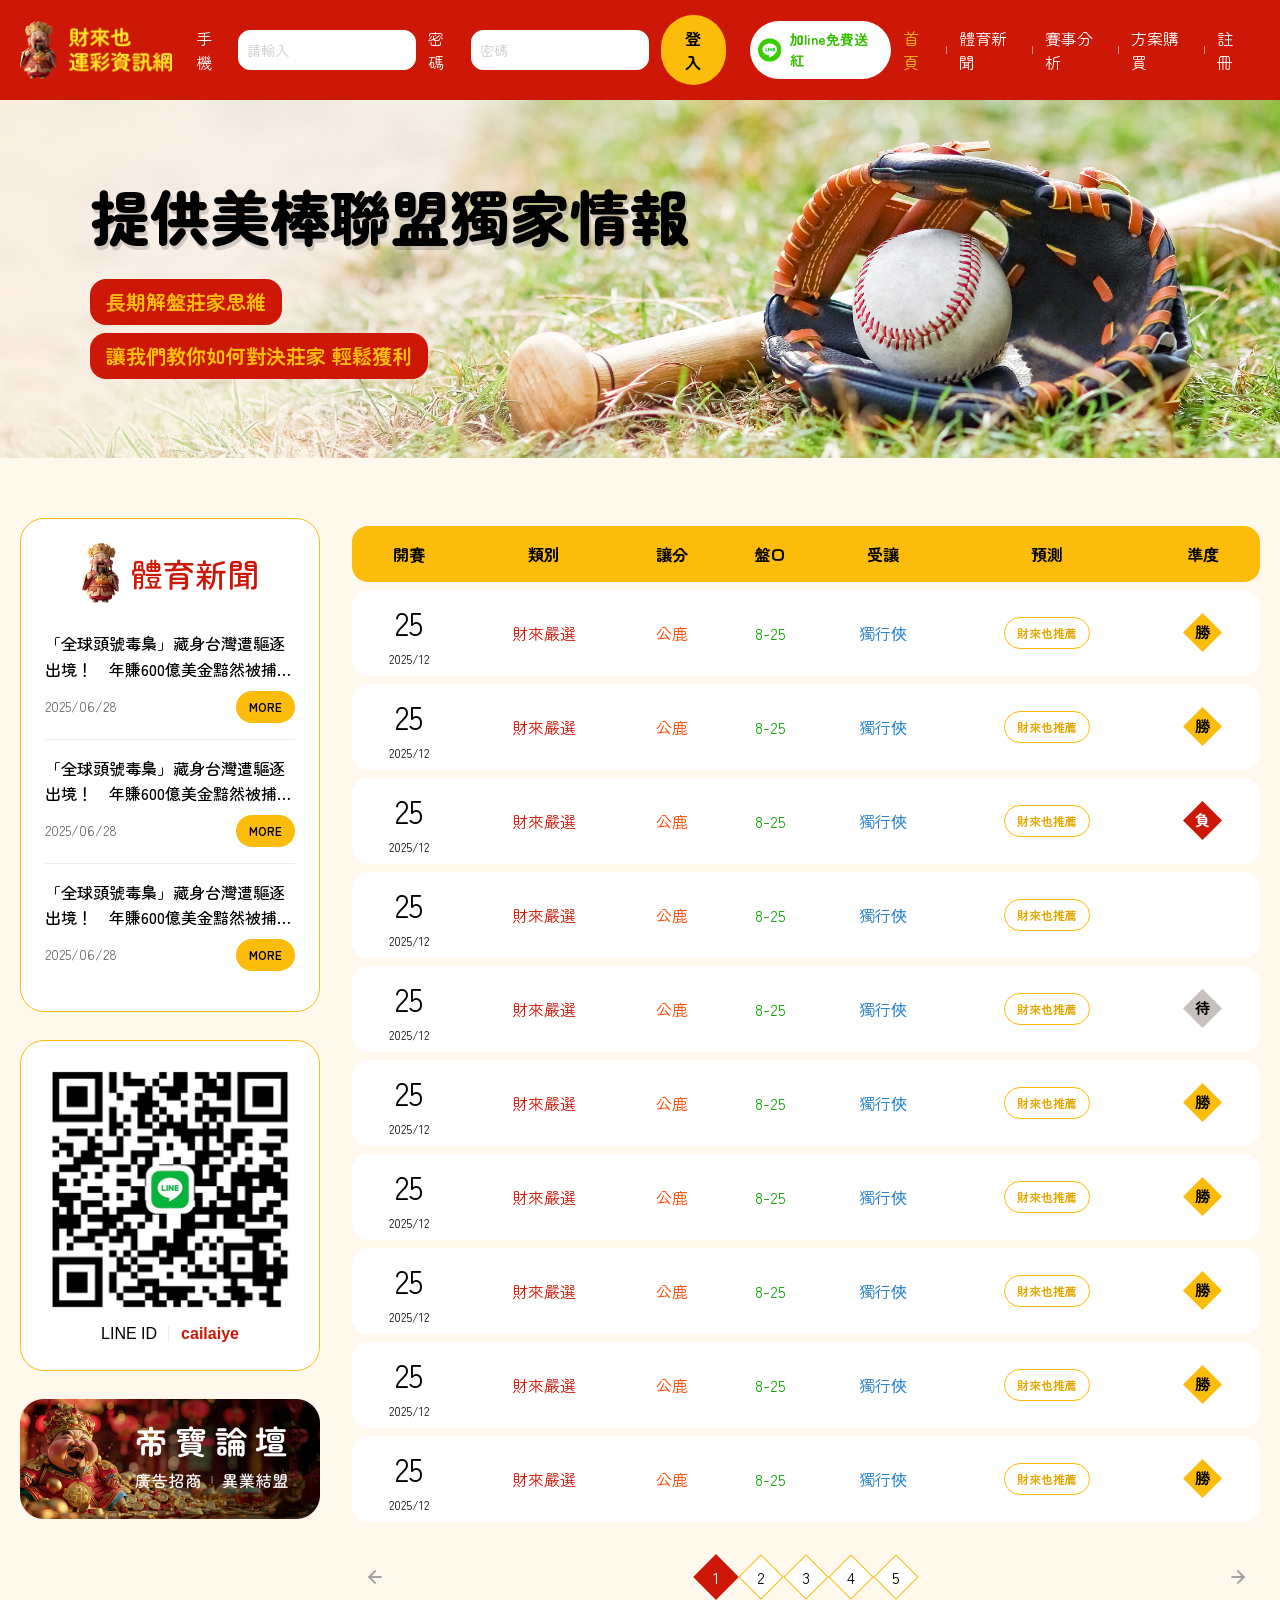
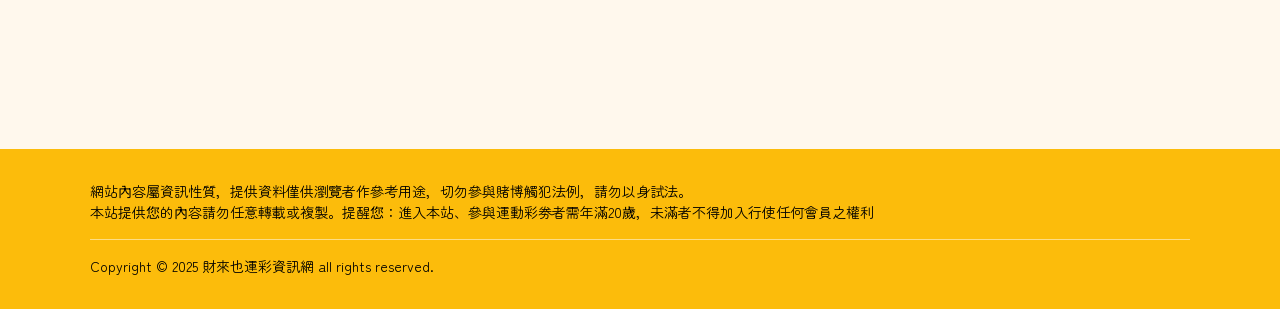
==== index.html @ c24cf6cf "finish" ====
<!DOCTYPE html>
<html lang="en">
  <head>
    <meta charset="UTF-8" />
    <meta name="viewport" content="width=device-width, initial-scale=1.0" />
    <title>財來也運彩資訊網</title>
    <link rel="icon" type="image/x-icon" href="./favicon.ico" />
    <link rel="preconnect" href="https://fonts.googleapis.com" />
    <link rel="preconnect" href="https://fonts.gstatic.com" crossorigin />
    <link
      href="https://fonts.googleapis.com/css2?family=Noto+Sans+TC:wght@100..900&family=Zen+Maru+Gothic&display=swap"
      rel="stylesheet"
    />
    <link rel="stylesheet" href="./public/css/bootstrap/bootstrap.css" />
    <link rel="stylesheet" href="./public/css/aos/aos.css" />
    <link rel="stylesheet" href="./public/css/swiper/swiper-bundle.min.css" />
    <link rel="stylesheet" href="./public/css/style.css" />
  </head>
  <body>
    <header class="header">
      <div
        class="header_right d-flex align-items-center justify-content-xl-start justify-content-between gap-lg-4 gap-2"
      >
        <a href="./index.html" class="header_logo"
          ><img src="./public/img/logo.png" alt=""
        /></a>
        <form class="header_login d-xl-flex d-none">
          <div class="input-item">
            <label for="">手機</label>
            <input class="input-item_main" type="number" placeholder="請輸入" />
          </div>
          <div class="input-item">
            <label for="">密碼</label>
            <input class="input-item_main" type="password" placeholder="密碼" />
          </div>
          <button class="btn">登入</button>
        </form>
        <a
          class="header_line"
          data-bs-toggle="modal"
          data-bs-target="#modal-qrcode"
        >
          <svg
            width="24"
            height="24"
            viewBox="0 0 24 24"
            fill="none"
            xmlns="http://www.w3.org/2000/svg"
          >
            <g clip-path="url(#clip0_36_3051)">
              <path
                class="line-bg"
                d="M12 24C18.6274 24 24 18.6274 24 12C24 5.37258 18.6274 0 12 0C5.37258 0 0 5.37258 0 12C0 18.6274 5.37258 24 12 24Z"
                fill="#39CD00"
              />
              <path
                class="line-main"
                d="M19.5 11.7273C19.4893 11.8797 19.4698 12.0313 19.4414 12.1814C19.3465 12.7561 19.1522 13.3098 18.8673 13.8178C18.7309 14.0605 18.075 14.9823 17.8745 15.225C16.7659 16.56 14.9086 18.101 11.805 19.5996C11.7395 19.6312 11.6668 19.6448 11.5943 19.639C11.5218 19.6332 11.4522 19.6081 11.3926 19.5665C11.333 19.5248 11.2856 19.468 11.2553 19.4019C11.2249 19.3358 11.2128 19.2629 11.22 19.1905L11.3768 17.7819C11.3887 17.6741 11.3573 17.566 11.2895 17.4814C11.2218 17.3968 11.1232 17.3425 11.0155 17.3305C9.98295 17.2272 8.97718 16.9404 8.04545 16.4837C5.91818 15.4323 4.5 13.5546 4.5 11.415C4.5 8.1205 7.85727 5.45459 12 5.45459C14.0809 5.45459 15.9627 6.13641 17.3182 7.21777C18.5877 8.23368 19.4005 9.61232 19.4877 11.1423C19.5023 11.337 19.5064 11.5322 19.5 11.7273Z"
                fill="white"
              />
              <path
                class="line-bg"
                d="M9.93272 12.735C9.969 12.7705 9.99773 12.8129 10.0172 12.8598C10.0366 12.9067 10.0464 12.957 10.0459 13.0077C10.0461 13.0582 10.0363 13.1081 10.0171 13.1548C9.99795 13.2014 9.96976 13.2438 9.93416 13.2795C9.89856 13.3153 9.85626 13.3436 9.80968 13.363C9.7631 13.3823 9.71316 13.3923 9.66272 13.3923H8.12863C8.02676 13.3919 7.92915 13.3513 7.85712 13.2792C7.78508 13.2072 7.74445 13.1096 7.74409 13.0077V10.11C7.74375 10.0593 7.75359 10.009 7.77303 9.96215C7.79247 9.9153 7.82112 9.87284 7.85727 9.83726C7.91094 9.78342 7.97942 9.74676 8.05399 9.73195C8.12855 9.71714 8.20584 9.72484 8.27602 9.75408C8.34619 9.78332 8.40609 9.83278 8.44807 9.89616C8.49006 9.95953 8.51225 10.034 8.51181 10.11V12.6232H9.66272C9.71292 12.6228 9.76269 12.6325 9.80907 12.6517C9.85544 12.6709 9.89749 12.6992 9.93272 12.735Z"
                fill="#00C200"
              />
              <path
                class="line-bg"
                d="M11.1818 10.0268V13.0909C11.1814 13.1704 11.1497 13.2465 11.0935 13.3026C11.0373 13.3588 10.9612 13.3906 10.8818 13.3909H10.71C10.6304 13.3909 10.5541 13.3593 10.4978 13.303C10.4416 13.2468 10.41 13.1705 10.41 13.0909V10.0268C10.41 9.94725 10.4416 9.87095 10.4978 9.81469C10.5541 9.75843 10.6304 9.72682 10.71 9.72682H10.8777C10.9174 9.72646 10.9568 9.73394 10.9936 9.74884C11.0303 9.76374 11.0638 9.78576 11.0921 9.81364C11.1203 9.84151 11.1428 9.87469 11.1582 9.91128C11.1736 9.94786 11.1816 9.98713 11.1818 10.0268Z"
                fill="#00C200"
              />
              <path
                class="line-bg"
                d="M14.7436 10.11V12.9914C14.7437 13.095 14.7035 13.1947 14.6315 13.2692C14.5595 13.3438 14.4613 13.3874 14.3577 13.3909C14.2606 13.3894 14.1677 13.3514 14.0973 13.2846C14.0836 13.2737 13.5682 12.6028 13.1304 12.0382C12.8032 11.6169 12.5195 11.2487 12.5195 11.2487V13.0064C12.5198 13.0809 12.4983 13.1539 12.4578 13.2164C12.4172 13.2788 12.3593 13.3282 12.2911 13.3583C12.223 13.3883 12.1475 13.3979 12.074 13.3858C12.0005 13.3737 11.9321 13.3404 11.8773 13.29C11.8377 13.2542 11.806 13.2104 11.7844 13.1615C11.7628 13.1127 11.7517 13.0598 11.7518 13.0064V10.1264C11.7505 10.0252 11.7882 9.92728 11.8569 9.85295C11.9257 9.77861 12.0203 9.73348 12.1213 9.72686C12.1785 9.72592 12.2352 9.73767 12.2873 9.76125C12.3394 9.78482 12.3857 9.81965 12.4227 9.86322C12.4391 9.88231 13.2313 10.9132 13.6773 11.4996C13.8545 11.7287 13.9773 11.8896 13.9773 11.8896V10.1169C13.978 10.0155 14.0186 9.9184 14.0903 9.8467C14.162 9.77499 14.259 9.73439 14.3604 9.73368C14.4609 9.73366 14.5573 9.77309 14.629 9.84349C14.7007 9.91388 14.7418 10.0096 14.7436 10.11Z"
                fill="#00C200"
              />
              <path
                class="line-bg"
                d="M16.0909 11.9413V12.6231H17.2405C17.2928 12.62 17.3452 12.6276 17.3945 12.6455C17.4438 12.6634 17.4889 12.6911 17.527 12.7271C17.5652 12.763 17.5956 12.8064 17.6164 12.8546C17.6372 12.9027 17.6479 12.9546 17.6479 13.007C17.6479 13.0594 17.6372 13.1113 17.6164 13.1594C17.5956 13.2075 17.5652 13.2509 17.527 13.2869C17.4889 13.3228 17.4438 13.3506 17.3945 13.3685C17.3452 13.3864 17.2928 13.394 17.2405 13.3908H15.7023C15.6005 13.3905 15.5031 13.3498 15.4312 13.2777C15.3594 13.2057 15.3191 13.1081 15.3191 13.0063V10.1099C15.3195 10.0084 15.3599 9.91117 15.4317 9.83938C15.5035 9.7676 15.6008 9.72712 15.7023 9.72676H17.2364C17.2887 9.72364 17.3411 9.73125 17.3904 9.74913C17.4397 9.76701 17.4848 9.79478 17.523 9.83073C17.5611 9.86668 17.5915 9.91005 17.6123 9.95819C17.6331 10.0063 17.6438 10.0582 17.6438 10.1106C17.6438 10.163 17.6331 10.2149 17.6123 10.2631C17.5915 10.3112 17.5611 10.3546 17.523 10.3905C17.4848 10.4265 17.4397 10.4542 17.3904 10.4721C17.3411 10.49 17.2887 10.4976 17.2364 10.4945H16.0909V11.1763H17.2405C17.3421 11.1763 17.4395 11.2167 17.5114 11.2885C17.5833 11.3604 17.6236 11.4579 17.6236 11.5595C17.6236 11.6611 17.5833 11.7586 17.5114 11.8304C17.4395 11.9023 17.3421 11.9427 17.2405 11.9427L16.0909 11.9413Z"
                fill="#00C200"
              />
            </g>
            <defs>
              <clipPath id="clip0_36_3051">
                <rect width="24" height="24" fill="white" />
              </clipPath>
            </defs>
          </svg>
          <span class="header_line_text">加line免費送紅</span>
        </a>
      </div>
      <nav class="header_nav">
        <ul>
          <li>
            <a href="./index.html" class="header_nav_item active">
              <img class="header_icon" src="./public/img/home.png" alt="" />
              <span class="header_nav_text">首頁</span>
            </a>
          </li>
          <li>
            <a href="./news.html" class="header_nav_item">
              <img class="header_icon" src="./public/img/news.png" alt="" />
              <span class="header_nav_text">體育新聞</span>
            </a>
          </li>
          <li>
            <a href="./competition.html" class="header_nav_item">
              <img class="header_icon" src="./public/img/analyse.png" alt="" />
              <span class="header_nav_text">賽事分析</span>
            </a>
          </li>
          <li>
            <a href="./buy.html" class="header_nav_item">
              <img class="header_icon" src="./public/img/cart.png" alt="" />
              <span class="header_nav_text">方案購買</span>
            </a>
          </li>
          <li>
            <a
              data-bs-toggle="modal"
              data-bs-target="#modal-login"
              class="header_nav_item"
            >
              <img class="header_icon" src="./public/img/account.png" alt="" />
              <span class="header_nav_text"
                ><span class="d-lg-none">登入/</span>註冊</span
              >
            </a>
          </li>
        </ul>
      </nav>
    </header>

    <main>
      <div class="banner">
        <div class="swiper-container banner_pic">
          <div class="swiper-wrapper">
            <div class="swiper-slide">
              <div class="banner_pic_item">
                <img
                  class="d-md-block d-none"
                  src="./public/img/banner-1.png"
                  alt=""
                />
                <img
                  class="d-md-none"
                  src="./public/img/banner-1-m.png"
                  alt=""
                />
                <div class="banner_text_item">
                  <div class="container">
                    <h1 class="banner_text_title">
                      提供高勝率<br />美籃賽事分析
                    </h1>
                    <div class="banner_text_content">
                      <p>整合眾多美金盤口數據 強大操盤團隊解析</p>
                      <p>給您最適合投資的運動賽事</p>
                    </div>
                  </div>
                </div>
              </div>
            </div>
            <div class="swiper-slide">
              <div class="banner_pic_item">
                <img
                  class="d-md-block d-none"
                  src="./public/img/banner-2.png"
                  alt=""
                />
                <img
                  class="d-md-none"
                  src="./public/img/banner-2-m.png"
                  alt=""
                />
                <div class="banner_text_item">
                  <div class="container">
                    <h1 class="banner_text_title">
                      提供美棒聯盟<br />獨家情報
                    </h1>
                    <div class="banner_text_content">
                      <p>長期解盤莊家思維</p>
                      <p>讓我們教你如何對決莊家 輕鬆獲利</p>
                    </div>
                  </div>
                </div>
              </div>
            </div>
            <div class="swiper-slide">
              <div class="banner_pic_item bg-dark">
                <img
                  class="d-md-block d-none"
                  src="./public/img/banner-3.png"
                  alt=""
                />
                <img
                  class="d-md-none"
                  src="./public/img/banner-3-m.png"
                  alt=""
                />
                <div class="banner_text_item">
                  <div class="container">
                    <h1 class="banner_text_title">
                      提供各項冰球<br />精華賽事分析
                    </h1>
                    <div class="banner_text_content">
                      <p>投資不要只看獲利 還要看他能維持多久</p>
                      <p>投資不是賭博 相信財來也 錢財也就來</p>
                    </div>
                  </div>
                </div>
              </div>
            </div>
          </div>
        </div>
      </div>

      <div class="d-flex flex-wrap mainContent">
        <div class="sidebar">
          <div class="row">
            <div class="col-lg-12 col-md-8">
              <div class="sidebar_item sidebar_news section">
                <div class="sidebar_news_title">
                  <img src="./public/img/masco.png" alt="" />
                  <h2>體育新聞</h2>
                </div>
                <div class="sidebar_news_main">
                  <div class="sidebar_news_item">
                    <h3 class="news-title">
                      「全球頭號毒梟」藏身台灣遭驅逐出境！　年賺600億美金黯然被捕
                      原文網址: 「全球頭號毒梟」藏身台...
                    </h3>
                    <div class="news-info">
                      <p class="news-info_date">2025/06/28</p>
                      <a href="./news-detail.html" class="btn">MORE</a>
                    </div>
                  </div>
                  <div class="sidebar_news_item">
                    <h3 class="news-title">
                      「全球頭號毒梟」藏身台灣遭驅逐出境！　年賺600億美金黯然被捕
                      原文網址: 「全球頭號毒梟」藏身台...
                    </h3>
                    <div class="news-info">
                      <p class="news-info_date">2025/06/28</p>
                      <a href="./news-detail.html" class="btn">MORE</a>
                    </div>
                  </div>
                  <div class="sidebar_news_item">
                    <h3 class="news-title">
                      「全球頭號毒梟」藏身台灣遭驅逐出境！　年賺600億美金黯然被捕
                      原文網址: 「全球頭號毒梟」藏身台...
                    </h3>
                    <div class="news-info">
                      <p class="news-info_date">2025/06/28</p>
                      <a href="./news-detail.html" class="btn">MORE</a>
                    </div>
                  </div>
                </div>
              </div>
            </div>
            <div class="col-lg-12 col-md-4">
              <div class="sidebar_item sidebar_qrcode section">
                <img src="./public/img/qrcode.png" alt="" />
                <div class="qrcode-text">
                  <p class="qrcode-text_title">LINE ID</p>
                  <p class="qrcode-text_content">cailaiye</p>
                </div>
              </div>
              <a class="sidebar_ad">
                <img src="./public/img/ad.png" alt="" />
              </a>
            </div>
          </div>
        </div>
        <div class="mainbar">
          <div class="analyze section">
            <table class="table-common">
              <tr>
                <th class="table_date">開賽</th>
                <th class="table_category">類別</th>
                <th class="table_give">讓分</th>
                <th class="table_lines">盤口</th>
                <th class="table_get">受讓</th>
                <th class="table_recommend">預測</th>
                <th class="table_result">準度</th>
              </tr>
              <tr>
                <td class="table_date">
                  <div class="table_date_inner">
                    <p class="table_date_big">25</p>
                    <p class="table_date_small">2025/12</p>
                  </div>
                </td>
                <td class="table_category">財來嚴選</td>
                <td class="table_give">公鹿</td>
                <td class="table_lines">8-25</td>
                <td class="table_get">獨行俠</td>
                <td class="table_recommend">
                  <button
                    class="btn-border"
                    data-bs-toggle="modal"
                    data-bs-target="#modal-login"
                  >
                    財來也推薦
                  </button>
                </td>
                <td class="table_result">
                  <img src="./public/img/win.svg" alt="" />
                </td>
              </tr>
              <tr>
                <td class="table_date">
                  <div class="table_date_inner">
                    <p class="table_date_big">25</p>
                    <p class="table_date_small">2025/12</p>
                  </div>
                </td>
                <td class="table_category">財來嚴選</td>
                <td class="table_give">公鹿</td>
                <td class="table_lines">8-25</td>
                <td class="table_get">獨行俠</td>
                <td class="table_recommend">
                  <button
                    class="btn-border"
                    data-bs-toggle="modal"
                    data-bs-target="#modal-login"
                  >
                    財來也推薦
                  </button>
                </td>
                <td class="table_result">
                  <img src="./public/img/win.svg" alt="" />
                </td>
              </tr>
              <tr>
                <td class="table_date">
                  <div class="table_date_inner">
                    <p class="table_date_big">25</p>
                    <p class="table_date_small">2025/12</p>
                  </div>
                </td>
                <td class="table_category">財來嚴選</td>
                <td class="table_give">公鹿</td>
                <td class="table_lines">8-25</td>
                <td class="table_get">獨行俠</td>
                <td class="table_recommend">
                  <button
                    class="btn-border"
                    data-bs-toggle="modal"
                    data-bs-target="#modal-login"
                  >
                    財來也推薦
                  </button>
                </td>
                <td class="table_result">
                  <img src="./public/img/lose.svg" alt="" />
                </td>
              </tr>
              <tr>
                <td class="table_date">
                  <div class="table_date_inner">
                    <p class="table_date_big">25</p>
                    <p class="table_date_small">2025/12</p>
                  </div>
                </td>
                <td class="table_category">財來嚴選</td>
                <td class="table_give">公鹿</td>
                <td class="table_lines">8-25</td>
                <td class="table_get">獨行俠</td>
                <td class="table_recommend">
                  <button
                    class="btn-border"
                    data-bs-toggle="modal"
                    data-bs-target="#modal-login"
                  >
                    財來也推薦
                  </button>
                </td>
                <td class="table_result">
                  <img src="./public/img/draw.svg" alt="" />
                </td>
              </tr>
              <tr>
                <td class="table_date">
                  <div class="table_date_inner">
                    <p class="table_date_big">25</p>
                    <p class="table_date_small">2025/12</p>
                  </div>
                </td>
                <td class="table_category">財來嚴選</td>
                <td class="table_give">公鹿</td>
                <td class="table_lines">8-25</td>
                <td class="table_get">獨行俠</td>
                <td class="table_recommend">
                  <button
                    class="btn-border"
                    data-bs-toggle="modal"
                    data-bs-target="#modal-login"
                  >
                    財來也推薦
                  </button>
                </td>
                <td class="table_result">
                  <img src="./public/img/wait.svg" alt="" />
                </td>
              </tr>
              <tr>
                <td class="table_date">
                  <div class="table_date_inner">
                    <p class="table_date_big">25</p>
                    <p class="table_date_small">2025/12</p>
                  </div>
                </td>
                <td class="table_category">財來嚴選</td>
                <td class="table_give">公鹿</td>
                <td class="table_lines">8-25</td>
                <td class="table_get">獨行俠</td>
                <td class="table_recommend">
                  <button
                    class="btn-border"
                    data-bs-toggle="modal"
                    data-bs-target="#modal-login"
                  >
                    財來也推薦
                  </button>
                </td>
                <td class="table_result">
                  <img src="./public/img/win.svg" alt="" />
                </td>
              </tr>
              <tr>
                <td class="table_date">
                  <div class="table_date_inner">
                    <p class="table_date_big">25</p>
                    <p class="table_date_small">2025/12</p>
                  </div>
                </td>
                <td class="table_category">財來嚴選</td>
                <td class="table_give">公鹿</td>
                <td class="table_lines">8-25</td>
                <td class="table_get">獨行俠</td>
                <td class="table_recommend">
                  <button
                    class="btn-border"
                    data-bs-toggle="modal"
                    data-bs-target="#modal-login"
                  >
                    財來也推薦
                  </button>
                </td>
                <td class="table_result">
                  <img src="./public/img/win.svg" alt="" />
                </td>
              </tr>
              <tr>
                <td class="table_date">
                  <div class="table_date_inner">
                    <p class="table_date_big">25</p>
                    <p class="table_date_small">2025/12</p>
                  </div>
                </td>
                <td class="table_category">財來嚴選</td>
                <td class="table_give">公鹿</td>
                <td class="table_lines">8-25</td>
                <td class="table_get">獨行俠</td>
                <td class="table_recommend">
                  <button
                    class="btn-border"
                    data-bs-toggle="modal"
                    data-bs-target="#modal-login"
                  >
                    財來也推薦
                  </button>
                </td>
                <td class="table_result">
                  <img src="./public/img/win.svg" alt="" />
                </td>
              </tr>
              <tr>
                <td class="table_date">
                  <div class="table_date_inner">
                    <p class="table_date_big">25</p>
                    <p class="table_date_small">2025/12</p>
                  </div>
                </td>
                <td class="table_category">財來嚴選</td>
                <td class="table_give">公鹿</td>
                <td class="table_lines">8-25</td>
                <td class="table_get">獨行俠</td>
                <td class="table_recommend">
                  <button
                    class="btn-border"
                    data-bs-toggle="modal"
                    data-bs-target="#modal-login"
                  >
                    財來也推薦
                  </button>
                </td>
                <td class="table_result">
                  <img src="./public/img/win.svg" alt="" />
                </td>
              </tr>
              <tr>
                <td class="table_date">
                  <div class="table_date_inner">
                    <p class="table_date_big">25</p>
                    <p class="table_date_small">2025/12</p>
                  </div>
                </td>
                <td class="table_category">財來嚴選</td>
                <td class="table_give">公鹿</td>
                <td class="table_lines">8-25</td>
                <td class="table_get">獨行俠</td>
                <td class="table_recommend">
                  <button
                    class="btn-border"
                    data-bs-toggle="modal"
                    data-bs-target="#modal-login"
                  >
                    財來也推薦
                  </button>
                </td>
                <td class="table_result">
                  <img src="./public/img/win.svg" alt="" />
                </td>
              </tr>
            </table>
            <div class="pagination">
              <a href="" class="pagination_arrow">
                <svg
                  width="20"
                  height="20"
                  viewBox="0 0 20 20"
                  fill="none"
                  xmlns="http://www.w3.org/2000/svg"
                >
                  <path
                    d="M15.8334 10H4.16669"
                    stroke="#AE101E"
                    stroke-linecap="round"
                    stroke-linejoin="round"
                  />
                  <path
                    d="M10 15.8333L4.16669 9.99996L10 4.16663"
                    stroke="#AE101E"
                    stroke-linecap="round"
                    stroke-linejoin="round"
                  />
                </svg>
              </a>
              <ul>
                <li>
                  <a href="" class="active"><span>1</span></a>
                </li>
                <li>
                  <a href=""><span>2</span></a>
                </li>
                <li>
                  <a href=""><span>3</span></a>
                </li>
                <li>
                  <a href=""><span>4</span></a>
                </li>
                <li>
                  <a href=""><span>5</span></a>
                </li>
              </ul>
              <a href="" class="pagination_arrow">
                <svg
                  width="20"
                  height="20"
                  viewBox="0 0 20 20"
                  fill="none"
                  xmlns="http://www.w3.org/2000/svg"
                >
                  <path
                    d="M4.16671 10H15.8334"
                    stroke="#AE101E"
                    stroke-linecap="round"
                    stroke-linejoin="round"
                  />
                  <path
                    d="M10 15.8333L15.8334 9.99996L10 4.16663"
                    stroke="#AE101E"
                    stroke-linecap="round"
                    stroke-linejoin="round"
                  />
                </svg>
              </a>
            </div>
          </div>
        </div>
      </div>
      <footer class="footer">
        <div class="container">
          <p>
            網站內容屬資訊性質，提供資料僅供瀏覽者作參考用途，切勿參與賭博觸犯法例，請勿以身試法。<br />
            本站提供您的內容請勿任意轉載或複製。提醒您：進入本站、參與運動彩劵者需年滿20歲，未滿者不得加入行使任何會員之權利
          </p>
          <hr />
          <p>Copyright © 2025 財來也運彩資訊網 all rights reserved.</p>
        </div>
      </footer>
    </main>

    <div
      class="modal fade modal-member"
      id="modal-login"
      tabindex="-1"
      aria-labelledby="modal-loginLabel"
      aria-hidden="true"
    >
      <div class="modal-dialog">
        <div class="modal-content">
          <div class="modal-head">
            <h3 class="modal_title">會員登入</h3>
            <button class="modal-member_x" data-bs-dismiss="modal">
              <svg
                width="24"
                height="24"
                viewBox="0 0 24 24"
                fill="none"
                xmlns="http://www.w3.org/2000/svg"
              >
                <path
                  d="M18 6L6 18"
                  stroke="white"
                  stroke-width="2"
                  stroke-linecap="round"
                  stroke-linejoin="round"
                />
                <path
                  d="M6 6L18 18"
                  stroke="white"
                  stroke-width="2"
                  stroke-linecap="round"
                  stroke-linejoin="round"
                />
              </svg>
            </button>
          </div>
          <div class="modal-body">
            <div>
              <div class="input-item">
                <label for="">手機</label>
                <input
                  class="input-item_main"
                  type="number"
                  placeholder="手機"
                />
              </div>
              <div class="input-item">
                <label for="">密碼</label>
                <input
                  class="input-item_main"
                  type="password"
                  placeholder="密碼"
                />
              </div>
            </div>
            <div class="modal-member_btns">
              <a href="./signup.html" class="btn-signup">註冊</a>
              <button class="btn">登入</button>
            </div>
          </div>
        </div>
      </div>
    </div>

    <div
      class="modal fade modal-qrcode"
      id="modal-qrcode"
      tabindex="-1"
      aria-labelledby="modal-qrcodeLabel"
      aria-hidden="true"
    >
      <div class="modal-dialog">
        <div class="modal-content">
          <button class="modal-member_x" data-bs-dismiss="modal">
            <svg
              width="24"
              height="24"
              viewBox="0 0 24 24"
              fill="none"
              xmlns="http://www.w3.org/2000/svg"
            >
              <path
                d="M18 6L6 18"
                stroke="white"
                stroke-width="2"
                stroke-linecap="round"
                stroke-linejoin="round"
              />
              <path
                d="M6 6L18 18"
                stroke="white"
                stroke-width="2"
                stroke-linecap="round"
                stroke-linejoin="round"
              />
            </svg>
          </button>
          <img src="./public/img/qrcode.webp" alt="" />
          <div class="qrcode-text">
            <p class="qrcode-text_title">LINE ID</p>
            <p class="qrcode-text_content">cailaiye</p>
          </div>
        </div>
      </div>
    </div>

    <script src="./public/js/jquery/jquery.min.js"></script>
    <script src="./public/js/bootstrap/bootstrap.bundle.min.js"></script>
    <script src="./public/js/aos/aos.js"></script>
    <script src="./public/js/swiper/swiper-bundle.min.js"></script>
    <script src="./public/js/common.js"></script>
  </body>
</html>
---- public/css/style.css ----
@import url("https://fonts.googleapis.com/css2?family=Noto+Sans+TC:wght@100..900&family=Zen+Maru+Gothic&display=swap");
body {
  font-family: "Zen Maru Gothic", "noto sans TC", serif;
  background: #fff8ed;
  min-height: 100vh;
  color: #000000;
}

ul {
  padding: 0;
  margin: 0;
  list-style: none;
}

a {
  text-decoration: none;
  color: #000000;
  -webkit-transition: 0.3s;
  transition: 0.3s;
  cursor: pointer;
}

a:hover {
  color: #000000;
}

input::-webkit-outer-spin-button,
input::-webkit-inner-spin-button {
  -webkit-appearance: none;
}

input[type="number"] {
  -moz-appearance: textfield;
}

input,
button,
select {
  background-color: transparent;
  border: 0;
  outline: none;
  color: #000000;
}

button {
  -webkit-transition: 0.3s;
  transition: 0.3s;
  cursor: pointer;
  padding: 0;
}

img {
  max-width: 100%;
  display: block;
}

.container {
  padding-left: 20px;
  padding-right: 20px;
}

.header {
  width: 100%;
  height: 100px;
  position: fixed;
  top: 0;
  left: 0;
  display: -webkit-box;
  display: -ms-flexbox;
  display: flex;
  -webkit-box-align: center;
      -ms-flex-align: center;
          align-items: center;
  -webkit-box-pack: justify;
      -ms-flex-pack: justify;
          justify-content: space-between;
  z-index: 100;
  padding: 0 40px;
  -webkit-transition: 0.3s;
  transition: 0.3s;
  background-color: #cd1707;
}

.header_logo {
  display: block;
  width: 155px;
}

.header_logo > img {
  width: 100%;
}

.header_nav {
  height: 100%;
}

.header_nav ul {
  display: -webkit-box;
  display: -ms-flexbox;
  display: flex;
  -webkit-box-align: center;
      -ms-flex-align: center;
          align-items: center;
  -webkit-box-pack: center;
      -ms-flex-pack: center;
          justify-content: center;
  height: 100%;
}

.header_nav ul li {
  height: 100%;
  padding: 0 12px;
  position: relative;
}

.header_nav ul li::after {
  position: absolute;
  content: "";
  width: 1px;
  height: 8px;
  background-color: rgba(255, 255, 255, 0.53);
  top: 50%;
  right: 0;
  -webkit-transform: translateY(-50%);
          transform: translateY(-50%);
}

.header_nav ul li:last-child::after {
  display: none;
}

.header_nav ul li a:hover {
  opacity: 0.7;
}

.header_nav_text {
  display: block;
  -webkit-transition: 0.3s;
  transition: 0.3s;
  color: #ffffff;
}

.header_nav_item {
  display: -webkit-box;
  display: -ms-flexbox;
  display: flex;
  -webkit-box-align: center;
      -ms-flex-align: center;
          align-items: center;
  -webkit-box-pack: center;
      -ms-flex-pack: center;
          justify-content: center;
  -webkit-box-orient: vertical;
  -webkit-box-direction: normal;
      -ms-flex-direction: column;
          flex-direction: column;
  position: relative;
  z-index: 0;
  height: 100%;
  gap: 5px;
  cursor: pointer;
}

.header_nav_item.active .header_nav_text {
  color: #fcbc0b;
}

.header_nav_item:not(.active):hover .header_nav_text {
  color: #ffffff;
}

.header_icon {
  width: 28px;
  display: none;
}

.header_greet {
  color: #ffffff;
  font-weight: 700;
  font-size: 20px;
  margin: 0;
}

.header_greet a {
  text-decoration: underline !important;
  color: #ffffff;
}

.header_line {
  display: -webkit-box;
  display: -ms-flexbox;
  display: flex;
  -webkit-box-align: center;
      -ms-flex-align: center;
          align-items: center;
  padding: 8px 12px 8px 8px;
  background-color: #ffffff;
  border-radius: 100px;
  gap: 8px;
}

.header_line svg {
  width: 24px;
  height: 24px;
}

.header_line svg path {
  -webkit-transition: 0.3s;
  transition: 0.3s;
}

.header_line_text {
  display: block;
  color: #35c000;
  font-size: 14px;
  font-weight: 700;
  -webkit-transition: 0.3s;
  transition: 0.3s;
}

.header_line:hover {
  background-color: #35c000;
}

.header_line:hover svg path.line-bg {
  fill: #ffffff;
}

.header_line:hover svg path.line-main {
  fill: #35c000;
}

.header_line:hover .header_line_text {
  color: #ffffff;
}

.header_login {
  display: -webkit-box;
  display: -ms-flexbox;
  display: flex;
  -webkit-box-align: center;
      -ms-flex-align: center;
          align-items: center;
  gap: 12px;
}

.header_login .input-item label {
  color: #ffffff;
}

.header_login .input-item_main {
  background-color: #ffffff;
  border-color: #ffffff;
}

@media screen and (max-width: 1399px) {
  .header {
    padding: 0 20px;
  }
}

@media screen and (max-width: 1199px) {
  .header {
    -webkit-box-orient: vertical;
    -webkit-box-direction: normal;
        -ms-flex-direction: column;
            flex-direction: column;
    gap: 8px;
    -webkit-box-align: end;
        -ms-flex-align: end;
            align-items: flex-end;
    height: 70px;
  }
  .header_right {
    width: 100%;
    height: 100%;
  }
  .header_logo {
    width: 110px;
  }
  .header_nav {
    position: fixed;
    width: 100%;
    height: 70px;
    background: #cd1707;
    bottom: 0;
    right: 0;
    z-index: 5;
    -webkit-transition: 0.3s;
    transition: 0.3s;
  }
  .header_nav ul {
    height: 100%;
    width: 100%;
    padding: 0;
    display: -webkit-box;
    display: -ms-flexbox;
    display: flex;
  }
  .header_nav ul li {
    height: 100%;
    width: 20%;
    margin: 0;
  }
  .header_nav ul li::after {
    display: none;
  }
  .header_nav ul a {
    -webkit-box-orient: vertical;
    -webkit-box-direction: normal;
        -ms-flex-direction: column;
            flex-direction: column;
    -webkit-box-align: center;
        -ms-flex-align: center;
            align-items: center;
    -webkit-box-pack: center;
        -ms-flex-pack: center;
            justify-content: center;
    padding: 0;
    gap: 4px;
    opacity: 0.6;
  }
  .header_nav ul a span {
    font-size: 12px;
  }
  .header_nav ul a::after {
    display: none;
  }
  .header_nav ul a.active {
    opacity: 1;
  }
  .header_nav_item.active .header_icon path {
    fill: #fcbc0b;
  }
  .header_icon {
    display: block;
  }
  .header.scroll {
    background-color: rgba(8, 27, 78, 0.8);
    -webkit-backdrop-filter: inherit;
            backdrop-filter: inherit;
  }
  .header_greet {
    font-size: 12px;
    font-weight: normal;
    text-align: center;
  }
}

@media screen and (max-width: 575px) {
  .header_line_text {
    font-size: 12px;
  }
}

main {
  overflow: hidden;
  padding-top: 100px;
}

@media screen and (max-width: 1199px) {
  main {
    padding-bottom: 70px;
    padding-top: 70px;
  }
}

.mainContent {
  padding: 60px 55px 150px;
}

@media screen and (max-width: 1300px) {
  .mainContent {
    padding-left: 20px;
    padding-right: 20px;
  }
}

.btn {
  padding: 10px 16px;
  border-radius: 100px;
  font-weight: 700;
  color: #000000;
  background-color: #fcbc0b;
}

.btn:hover {
  background-color: #cd1707;
  color: #ffffff;
}

.btn-border {
  border: 1px solid #fcbc0b;
  color: #e3a700;
  font-size: 12px;
  padding: 6px 12px;
  border-radius: 100px;
  font-weight: 700;
}

.btn-border:hover {
  background-color: #fcbc0b;
  color: #ffffff;
}

.btn-hasicon {
  display: -webkit-box;
  display: -ms-flexbox;
  display: flex;
  -webkit-box-align: center;
      -ms-flex-align: center;
          align-items: center;
  gap: 10px;
  width: -webkit-fit-content;
  width: -moz-fit-content;
  width: fit-content;
}

.btn-hasicon svg path {
  stroke: #000000;
  -webkit-transition: 0.3s;
  transition: 0.3s;
}

.btn-hasicon:hover svg path {
  stroke: #ffffff;
}

@media screen and (max-width: 575px) {
  .btn-hasicon {
    width: 40px;
    height: 40px;
    -webkit-box-pack: center;
        -ms-flex-pack: center;
            justify-content: center;
    padding: 0;
  }
  .btn-hasicon span {
    display: none;
  }
}

.input-item {
  display: -webkit-box;
  display: -ms-flexbox;
  display: flex;
  -webkit-box-align: center;
      -ms-flex-align: center;
          align-items: center;
  gap: 16px;
}

.input-item > label {
  color: #000000;
  margin: 0;
  display: block;
}

.input-item_main {
  height: 40px;
  padding: 0 8px;
  font-size: 14px;
  border-radius: 12px;
  border: 1px solid #fcbc0b;
}

.input-item_main::-webkit-input-placeholder {
  color: #cdcdcd;
}

.input-item_main:-ms-input-placeholder {
  color: #cdcdcd;
}

.input-item_main::-ms-input-placeholder {
  color: #cdcdcd;
}

.input-item_main::placeholder {
  color: #cdcdcd;
}

.title {
  margin-bottom: 20px;
  display: -webkit-box;
  display: -ms-flexbox;
  display: flex;
  -webkit-box-align: center;
      -ms-flex-align: center;
          align-items: center;
  gap: 12px;
}

.title > img {
  width: 50px;
}

.title > h2 {
  font-size: 40px;
  font-weight: 700;
  color: #cd1707;
  margin: 0;
}

@media screen and (max-width: 991px) {
  .title {
    font-size: 28px;
  }
}

.inner-head {
  display: -webkit-box;
  display: -ms-flexbox;
  display: flex;
  -webkit-box-align: center;
      -ms-flex-align: center;
          align-items: center;
  -webkit-box-pack: justify;
      -ms-flex-pack: justify;
          justify-content: space-between;
  margin-bottom: 20px;
}

.inner-head .title {
  margin: 0;
}

.sidebar {
  width: 300px;
}

.sidebar_item {
  margin-bottom: 28px;
  background-color: #ffffff;
  padding: 24px;
  border-radius: 24px;
  border: 1px solid #fcbc0b;
}

.sidebar_qrcode img {
  margin-bottom: 8px;
}

.sidebar_qrcode p {
  margin-bottom: 0;
  font-family: "Mukta", sans-serif;
}

.sidebar_ad {
  width: 100%;
  border-radius: 12px;
  display: block;
}

.sidebar_news_title {
  display: -webkit-box;
  display: -ms-flexbox;
  display: flex;
  -webkit-box-align: center;
      -ms-flex-align: center;
          align-items: center;
  -webkit-box-pack: center;
      -ms-flex-pack: center;
          justify-content: center;
  margin-bottom: 12px;
  gap: 12px;
}

.sidebar_news_title > img {
  width: 37px;
}

.sidebar_news_title > h2 {
  font-size: 32px;
  margin: 0;
  color: #cd1707;
}

.sidebar_news_item {
  display: block;
  -webkit-transition: 0.3s;
  transition: 0.3s;
  padding: 16px 0;
  border-bottom: 1px solid #ececec;
}

.sidebar_news_item:last-child {
  border: 0;
}

@media screen and (max-width: 991px) {
  .sidebar {
    width: 100%;
    -webkit-box-ordinal-group: 3;
        -ms-flex-order: 2;
            order: 2;
  }
}

.qrcode-text {
  display: -webkit-box;
  display: -ms-flexbox;
  display: flex;
  -webkit-box-align: center;
      -ms-flex-align: center;
          align-items: center;
  -webkit-box-pack: center;
      -ms-flex-pack: center;
          justify-content: center;
}

.qrcode-text_title {
  font-weight: 500;
  position: relative;
  padding-right: 12px;
  margin-right: 12px;
}

.qrcode-text_title::after {
  position: absolute;
  content: "";
  width: 1px;
  height: 16px;
  background-color: #ececec;
  top: 50%;
  right: 0;
  -webkit-transform: translateY(-50%);
          transform: translateY(-50%);
}

.qrcode-text_content {
  color: #cd1707;
  font-weight: 700;
}

.mainbar {
  width: calc(100% - 300px);
  padding-left: 32px;
}

@media screen and (max-width: 991px) {
  .mainbar {
    width: 100%;
    padding: 0;
    margin-bottom: 40px;
    -webkit-box-ordinal-group: 2;
        -ms-flex-order: 1;
            order: 1;
  }
}

.table-common {
  width: 100%;
  border-spacing: 0 8px;
  border-collapse: inherit;
}

.table-common th {
  padding: 16px 10px;
  font-size: 16px;
  text-align: center;
  font-weight: 700;
  background-color: #fcbc0b;
}

.table-common th:first-child {
  border-radius: 16px 0 0 16px;
}

.table-common th:last-child {
  border-radius: 0 16px 16px 0;
}

.table-common td {
  text-align: center;
  padding: 8px 10px;
  background-color: #ffffff;
}

.table-common td:first-child {
  border-radius: 16px 0 0 16px;
}

.table-common td:last-child {
  border-radius: 0 16px 16px 0;
}

.table-common td.table_date .table_date_big {
  font-size: 32px;
  margin-bottom: 4px;
}

.table-common td.table_date .table_date_small {
  font-size: 12px;
  margin: 0;
}

.table-common td.table_category {
  color: #cd1707;
}

.table-common td.table_give {
  color: #ff4800;
}

.table-common td.table_lines {
  color: #0fa308;
}

.table-common td.table_get {
  color: #237ecd;
}

.table-common td.table_recommend {
  color: #b953df;
}

.table-common td.table_result img {
  width: 40px;
  margin: 0 auto;
}

@media screen and (max-width: 991px) {
  .table-common th,
  .table-common td {
    font-size: 10px;
    padding: 10px 3px;
  }
  .table-common th::before {
    width: calc(100% - 6px);
    bottom: 0;
  }
  .table-common td.table_result img {
    width: 25px;
  }
  .table-common td.table_date p {
    margin: 0;
  }
  .table-common td.table_date p.table_date_big {
    font-size: 20px !important;
  }
  .table-common .btn-border {
    font-size: 10px;
    padding: 0;
    border: 0;
    border-radius: 0;
    text-decoration: underline;
    font-weight: 500;
  }
}

.banner_pic_item {
  width: 100%;
  position: relative;
  padding-bottom: 28%;
}

.banner_pic_item > img {
  position: absolute;
  width: 100%;
  height: 100%;
  -o-object-fit: cover;
     object-fit: cover;
  top: 0;
  left: 0;
}

.banner_pic_item.bg-dark .banner_text_title {
  color: #ffffff;
}

.banner_text_item {
  position: absolute;
  width: 100%;
  top: 50%;
  left: 0;
  -webkit-transform: translateY(-50%);
          transform: translateY(-50%);
}

.banner_text_title {
  font-size: 60px;
  font-weight: 900;
  text-shadow: 2px 4px 0 rgba(0, 0, 0, 0.15);
  margin-bottom: 28px;
}

.banner_text_title br {
  display: none;
}

.banner_text_content {
  display: -webkit-box;
  display: -ms-flexbox;
  display: flex;
  -webkit-box-orient: vertical;
  -webkit-box-direction: normal;
      -ms-flex-direction: column;
          flex-direction: column;
  gap: 8px;
}

.banner_text_content p {
  padding: 8px 16px;
  background-color: #cd1707;
  font-weight: 700;
  color: #fcbc0b;
  font-size: 20px;
  margin: 0;
  width: -webkit-fit-content;
  width: -moz-fit-content;
  width: fit-content;
  border-radius: 16px;
}

@media screen and (max-width: 1199px) {
  .banner_text_item .container {
    max-width: inherit;
  }
  .banner_text_title {
    font-size: 44px;
  }
  .banner_text_content p {
    font-size: 18px;
  }
  .banner_pic_item {
    padding-bottom: 50%;
  }
}

@media screen and (max-width: 767px) {
  .banner_text_title {
    font-size: 36px;
    margin-bottom: 20px;
  }
  .banner_text_title br {
    display: block;
  }
  .banner_text_content p {
    font-size: 14px;
  }
  .banner_pic_item {
    padding-bottom: 80%;
  }
}

.analyze_title {
  display: -webkit-box;
  display: -ms-flexbox;
  display: flex;
  -webkit-box-align: center;
      -ms-flex-align: center;
          align-items: center;
  -webkit-box-pack: justify;
      -ms-flex-pack: justify;
          justify-content: space-between;
  margin-bottom: 24px;
}

.analyze_title .title {
  margin: 0;
}

.analyze_title_en {
  font-size: 24px;
  font-family: "Mukta", sans-serif;
  color: #fcbc0b;
  margin: 0;
  font-weight: 500;
}

@media screen and (max-width: 991px) {
  .analyze_title_en {
    font-size: 20px;
  }
}

.footer {
  padding: 32px 0;
  background-color: #fcbc0b;
}

.footer p {
  margin: 0;
  font-size: 14px;
}

.footer hr {
  margin: 16px 0;
  background-color: rgba(255, 255, 255, 0.5);
  opacity: 1;
}

@media screen and (max-width: 991px) {
  .footer p {
    font-size: 13px;
  }
}

.buy_item {
  margin-bottom: 12px;
  padding: 24px;
  border-radius: 24px;
  background-color: #ffffff;
  display: -webkit-box;
  display: -ms-flexbox;
  display: flex;
  -webkit-box-align: center;
      -ms-flex-align: center;
          align-items: center;
  -webkit-box-pack: justify;
      -ms-flex-pack: justify;
          justify-content: space-between;
  -ms-flex-wrap: wrap;
      flex-wrap: wrap;
}

.buy .product-info {
  width: 35%;
}

.buy_select {
  border-radius: 12px;
  padding: 5px 50px 5px 16px;
  -webkit-appearance: none;
     -moz-appearance: none;
          appearance: none;
  background-image: url(../img/chevron-down.svg);
  background-size: 16px;
  background-position: calc(100% - 16px) center;
  background-repeat: no-repeat;
  border: 1px solid #fcbc0b;
  color: #000000;
  width: 150px;
  height: 40px;
}

.buy_select-way {
  width: 180px;
}

.buy-login .btn-hasicon {
  margin-top: 16px;
}

@media screen and (max-width: 767px) {
  .buy_item {
    -webkit-box-orient: vertical;
    -webkit-box-direction: normal;
        -ms-flex-direction: column;
            flex-direction: column;
    gap: 12px;
  }
  .buy_item .btn {
    width: 100%;
  }
  .buy .product-info {
    width: 100%;
  }
  .buy_select {
    width: 100%;
  }
}

.product-info {
  display: -webkit-box;
  display: -ms-flexbox;
  display: flex;
  -webkit-box-align: center;
      -ms-flex-align: center;
          align-items: center;
}

.product-info > img {
  width: 90px;
}

.product-info_text {
  width: calc(100% - 90px);
  padding-left: 16px;
}

.product-info_text p {
  font-size: 14px;
  margin: 0;
  color: #636363;
}

.product-info_name {
  font-size: 20px;
  font-weight: 700;
  margin-bottom: 8px;
}

.news-info {
  display: -webkit-box;
  display: -ms-flexbox;
  display: flex;
  -webkit-box-align: center;
      -ms-flex-align: center;
          align-items: center;
  -webkit-box-pack: justify;
      -ms-flex-pack: justify;
          justify-content: space-between;
  margin-top: 8px;
}

.news-info_date {
  color: #636363;
  margin: 0;
  font-size: 14px;
}

.news-info .btn {
  padding: 6px 12px;
  font-size: 12px;
}

.news-title {
  font-weight: 500;
  color: #000000;
  margin: 0;
  line-height: 1.6;
  display: -webkit-box;
  -webkit-box-orient: vertical;
  -webkit-line-clamp: 2;
  overflow: hidden;
  font-size: 16px;
}

.news-list_item {
  padding: 20px;
  border-radius: 20px;
  background-color: #ffffff;
  display: -webkit-box;
  display: -ms-flexbox;
  display: flex;
  -webkit-box-align: center;
      -ms-flex-align: center;
          align-items: center;
  gap: 24px;
  margin-bottom: 8px;
  border: 1px solid #ffffff;
}

.news-list_item:hover {
  border-color: #fcbc0b;
}

.news-list_item:hover .news-list_arrow {
  background-color: #cd1707;
}

.news-list_item:hover .news-list_arrow svg path {
  stroke: #ffffff;
}

.news-list_text {
  width: calc(100% - 40px - 24px);
}

.news-list_text .news-info_date {
  margin-top: 0;
  margin-bottom: 8px;
}

.news-list_text .news-title {
  width: 100%;
}

.news-list_arrow {
  display: -webkit-box;
  display: -ms-flexbox;
  display: flex;
  -webkit-box-align: center;
      -ms-flex-align: center;
          align-items: center;
  -webkit-box-pack: center;
      -ms-flex-pack: center;
          justify-content: center;
  width: 40px;
  height: 40px;
  border-radius: 50%;
  background-color: #fcbc0b;
  -webkit-transition: 0.3s;
  transition: 0.3s;
}

.news-list_arrow svg {
  width: 20px;
  height: 20px;
}

.news-list_arrow svg path {
  stroke: #000000;
  stroke-width: 2px;
  -webkit-transition: 0.3s;
  transition: 0.3s;
}

.news-detail {
  padding: 32px;
  border-radius: 32px;
  background-color: #ffffff;
}

.news-detail .news-info_date {
  position: relative;
  z-index: 0;
  margin-bottom: 16px;
}

.news-detail .news-info_date span {
  display: block;
  padding-right: 20px;
  background-color: #ffffff;
  width: -webkit-fit-content;
  width: -moz-fit-content;
  width: fit-content;
  color: #636363;
}

.news-detail .news-info_date::after {
  position: absolute;
  content: "";
  width: 100%;
  height: 1px;
  background-color: #ececec;
  top: 50%;
  right: 0;
  z-index: -1;
}

.news-detail_content h1 {
  font-size: 40px;
  font-weight: 700;
  margin-bottom: 20px;
  line-height: 1.5;
}

.news-detail_content > p {
  line-height: 2;
  margin: 0;
  color: #636363;
}

@media screen and (max-width: 575px) {
  .news-detail_content {
    width: 100%;
    padding: 0;
  }
  .news-detail_content h1 {
    font-size: 24px;
  }
}

.modal-member .modal-dialog {
  margin-top: 100px;
  max-width: 450px;
}

.modal-member .modal-content {
  border-radius: 24px;
  padding: 24px;
  border: 0;
}

.modal-member .modal-head {
  display: -webkit-box;
  display: -ms-flexbox;
  display: flex;
  -webkit-box-align: center;
      -ms-flex-align: center;
          align-items: center;
  -webkit-box-pack: justify;
      -ms-flex-pack: justify;
          justify-content: space-between;
  margin-bottom: 24px;
}

.modal-member .modal-body {
  padding: 0;
  position: static;
}

.modal-member .modal_title {
  margin: 0;
  font-size: 20px;
  font-weight: 700;
}

.modal-member_x {
  width: 24px;
  height: 24px;
  -webkit-transition: 0.3s;
  transition: 0.3s;
  padding: 0;
}

.modal-member_x path {
  stroke: #cd1707;
}

.modal-member_x:hover {
  opacity: 0.7;
}

.modal-member_checkbox {
  display: -webkit-box;
  display: -ms-flexbox;
  display: flex;
  -webkit-box-align: center;
      -ms-flex-align: center;
          align-items: center;
  -webkit-box-pack: center;
      -ms-flex-pack: center;
          justify-content: center;
  gap: 8px;
  margin-bottom: 25px;
}

.modal-member_checkbox input {
  width: 20px;
  height: 20px;
  position: relative;
}

.modal-member_checkbox input::before, .modal-member_checkbox input::after {
  position: absolute;
  content: "";
  top: 0;
  left: 0;
}

.modal-member_checkbox input::before {
  width: 100%;
  height: 100%;
  background: #ffffff;
  z-index: 0;
  border: 1px solid rgba(255, 255, 255, 0.3);
}

.modal-member_checkbox input:checked::before {
  opacity: 0;
}

.modal-member_checkbox label a {
  text-decoration: underline;
  color: #fcbc0b;
}

.modal-member .input-item {
  margin-bottom: 16px;
}

.modal-member .input-item label {
  white-space: nowrap;
}

.modal-member .input-item_main {
  width: 100%;
}

.modal-member_btns {
  display: -webkit-box;
  display: -ms-flexbox;
  display: flex;
  -webkit-box-align: center;
      -ms-flex-align: center;
          align-items: center;
  -webkit-box-pack: justify;
      -ms-flex-pack: justify;
          justify-content: space-between;
}

.modal-member_btns .btn {
  font-size: 18px;
  padding: 12px 32px;
}

.modal-member .btn-signup {
  color: #636363;
  font-size: 14px;
  text-decoration: underline;
  display: block;
}

@media screen and (max-width: 575px) {
  .modal-member .modal-body {
    padding: 0;
  }
  .modal-member .modal-content_inner {
    padding-left: 20px;
    padding-right: 20px;
  }
  .modal-member .modal-dialog {
    margin-top: 30px;
  }
}

.modal-qrcode .modal-dialog {
  max-width: 315px;
  padding-top: 56px;
  margin-left: auto;
  margin-right: auto;
}

.modal-qrcode .modal-content {
  border-radius: 24px;
  padding: 24px;
  padding: 56px 56px 32px;
  border: 0;
}

.modal-qrcode .modal-member_x {
  position: absolute;
  top: 24px;
  right: 24px;
}

.modal-qrcode img {
  width: 100%;
  margin-bottom: 12px;
  border-radius: 12px;
}

.modal-qrcode_text {
  display: -webkit-box;
  display: -ms-flexbox;
  display: flex;
  -webkit-box-align: center;
      -ms-flex-align: center;
          align-items: center;
  -webkit-box-pack: justify;
      -ms-flex-pack: justify;
          justify-content: space-between;
}

.modal-qrcode_text p {
  font-size: 14px;
  margin: 0;
}

.modal-qrcode_text .qrcode-text_title {
  font-weight: 500;
}

.modal-qrcode_text .qrcode-text_content {
  font-weight: 700;
  color: #fcbc0b;
}

.pagination {
  display: -webkit-box;
  display: -ms-flexbox;
  display: flex;
  -webkit-box-align: center;
      -ms-flex-align: center;
          align-items: center;
  -webkit-box-pack: justify;
      -ms-flex-pack: justify;
          justify-content: space-between;
  margin: 24px auto 0;
}

.pagination ul {
  display: -webkit-box;
  display: -ms-flexbox;
  display: flex;
  -webkit-box-align: center;
      -ms-flex-align: center;
          align-items: center;
}

.pagination ul a {
  position: relative;
  z-index: 0;
}

.pagination ul a:hover, .pagination ul a.active {
  color: #ffffff;
}

.pagination ul a:hover::after, .pagination ul a.active::after {
  background-color: #cd1707;
  border-color: #cd1707;
}

.pagination ul a:hover svg path, .pagination ul a.active svg path {
  stroke: #fcbc0b;
}

.pagination ul a::after {
  position: absolute;
  content: "";
  width: 32px;
  height: 32px;
  background-color: #ffffff;
  border: 1px solid #fcbc0b;
  z-index: -1;
  -webkit-transform: rotate(45deg);
          transform: rotate(45deg);
  -webkit-transition: 0.3s;
  transition: 0.3s;
}

.pagination a {
  width: 45px;
  height: 45px;
  display: -webkit-box;
  display: -ms-flexbox;
  display: flex;
  -webkit-box-align: center;
      -ms-flex-align: center;
          align-items: center;
  -webkit-box-pack: center;
      -ms-flex-pack: center;
          justify-content: center;
  -webkit-transition: 0.3s;
  transition: 0.3s;
}

.pagination_arrow svg {
  width: 20px;
  height: 20px;
}

.pagination_arrow svg path {
  -webkit-transition: 0.3s;
  transition: 0.3s;
  stroke: #a1a1a1;
  stroke-width: 2px;
}

.pagination_arrow:hover svg path {
  stroke: #fcbc0b;
}

@media screen and (max-width: 575px) {
  .pagination {
    gap: 10px;
  }
  .pagination ul a {
    width: 40px;
    height: 40px;
    font-size: 13px;
  }
  .pagination ul a::after {
    width: 28px;
    height: 28px;
  }
}

.competiton-list {
  display: -webkit-box;
  display: -ms-flexbox;
  display: flex;
  margin-bottom: 24px;
  border: 0 !important;
  gap: 40px;
}

.competiton-list .nav-link {
  width: calc((100% - 160px) / 5);
  position: relative;
  text-align: center;
  padding: 22px 0 36px;
  border: 0 !important;
  background-color: transparent !important;
  z-index: 0;
}

.competiton-list .nav-link::after {
  position: absolute;
  content: "";
  width: 100%;
  padding-bottom: 105.93%;
  background-image: url(../img/product-tab-bg.svg);
  background-size: contain;
  background-position: center;
  background-repeat: no-repeat;
  bottom: 0;
  left: 0;
  z-index: -1;
}

.competiton-list .nav-link.active::after {
  background-image: url(../img/product-tab-bg-active.svg);
}

.competiton-list .nav-link.active > img {
  opacity: 1;
}

.competiton-list .nav-link:hover {
  opacity: 0.7;
}

.competiton-list .nav-link > img {
  width: 120px;
  display: block;
  margin: 0 auto;
  opacity: 0.5;
}

.competiton-list .nav-link > p {
  text-align: center;
  margin: 0;
  color: #000000;
  font-size: 18px;
}

@media screen and (max-width: 767px) {
  .competiton-list {
    gap: 16px;
  }
  .competiton-list .nav-link {
    width: calc((100% - 32px) / 3);
    padding-bottom: 28px;
    padding-top: 12px;
  }
  .competiton-list .nav-link > img {
    width: 90px;
  }
  .competiton-list .nav-link > p {
    font-size: 16px;
  }
}

.record_item {
  margin-bottom: 24px;
  background-color: #ffffff;
  padding: 24px;
  border-radius: 24px;
  position: relative;
  display: -webkit-box;
  display: -ms-flexbox;
  display: flex;
  -webkit-box-align: center;
      -ms-flex-align: center;
          align-items: center;
}

.record_main {
  width: 85%;
  display: -webkit-box;
  display: -ms-flexbox;
  display: flex;
  -webkit-box-align: center;
      -ms-flex-align: center;
          align-items: center;
}

.record_main > img {
  width: 90px;
}

.record_text {
  width: calc(100% - 90px);
  padding-left: 16px;
}

.record_title {
  font-size: 28px;
  margin-bottom: 8px;
  font-weight: 700;
  color: #cd1707;
}

.record_total {
  display: -webkit-box;
  display: -ms-flexbox;
  display: flex;
  -webkit-box-align: center;
      -ms-flex-align: center;
          align-items: center;
  gap: 16px;
  width: 15%;
  -webkit-box-pack: end;
      -ms-flex-pack: end;
          justify-content: flex-end;
}

.record_total > p {
  font-weight: 700;
  margin: 0;
  font-size: 24px;
}

.record_detail {
  display: -webkit-box;
  display: -ms-flexbox;
  display: flex;
  -webkit-box-align: end;
      -ms-flex-align: end;
          align-items: flex-end;
  -webkit-box-pack: justify;
      -ms-flex-pack: justify;
          justify-content: space-between;
}

.record_info {
  display: -webkit-box;
  display: -ms-flexbox;
  display: flex;
}

.record_info li {
  font-size: 14px;
  color: #636363;
  padding: 0 8px;
  position: relative;
}

.record_info li::after {
  position: absolute;
  content: "";
  width: 1px;
  height: 10px;
  background-color: #ececec;
  top: 50%;
  right: 0;
  -webkit-transform: translateY(-50%);
          transform: translateY(-50%);
}

.record_info li:first-child {
  padding-left: 0;
}

.record_info li:last-child {
  padding-right: 0;
}

.record_info li:last-child::after {
  display: none;
}

.record_time {
  font-size: 14px;
  color: #636363;
  margin-bottom: 8px;
}

.record_status {
  font-size: 14px;
  padding: 10px 16px;
  border-radius: 0 24px 0 24px;
  position: absolute;
  top: 0;
  right: 0;
}

.record_status.notpay {
  background-color: #cd1707;
  color: #ffffff;
}

.record_status.paid {
  background-color: #fcbc0b;
  color: #000000;
}

@media screen and (max-width: 991px) {
  .record_item {
    -ms-flex-wrap: wrap;
        flex-wrap: wrap;
  }
  .record_main {
    width: 100%;
    padding-bottom: 12px;
  }
  .record_total {
    width: 100%;
    padding-top: 12px;
    border-top: 1px solid #ececec;
  }
}

.signup-form {
  padding: 24px;
  border-radius: 24px;
  background-color: #ffffff;
}

.signup-form .row {
  margin-left: -20px;
  margin-right: -20px;
}

.signup-form .row > div {
  padding-left: 20px;
  padding-right: 20px;
}

.signup-form .input-item {
  margin-bottom: 16px;
  gap: 16px;
}

.signup-form .input-item label {
  text-align: right;
  width: 80px;
}

.signup-form .input-item label .highlight {
  color: #cd1707;
}

.signup-form .input-item_main {
  width: calc(100% - 80px - 16px);
}

.signup-form_term p {
  margin: 0;
}

.signup-form_term_inner {
  margin-bottom: 20px;
  border-radius: 20px;
  background-color: #f7f7f7;
  padding: 20px;
  height: 260px;
  overflow-y: auto;
}

.signup-form_term_inner h3 {
  color: #cd1707;
  font-size: 20px;
  font-weight: 700;
  margin-bottom: 24px;
}

.signup-form_term_inner p {
  font-size: 14px;
  line-height: 2;
  color: #636363;
}

.signup-form_term_check {
  display: -webkit-box;
  display: -ms-flexbox;
  display: flex;
  gap: 8px;
}

.signup-form_term_check input {
  position: relative;
  width: 16px;
  height: 16px;
}

.signup-form_term_check input::before {
  position: absolute;
  content: "";
  width: 100%;
  height: 100%;
  border: 1px solid #fcbc0b;
  background-color: #ffffff;
}

.signup-form_term_check input:checked::before {
  display: none;
}

.signup-form_term_check label {
  -webkit-transform: translateY(-4px);
          transform: translateY(-4px);
  width: calc(100% - 16px - 8px);
}

.signup-form .btn {
  width: -webkit-fit-content;
  width: -moz-fit-content;
  width: fit-content;
  margin: 40px auto 0;
  display: block;
  font-size: 18px;
  padding: 12px 32px;
}

.product .row {
  margin-left: -12px;
  margin-right: -12px;
}

.product .row > div {
  padding-left: 12px;
  padding-right: 12px;
}

.product_item {
  background-color: #ffffff;
  padding: 24px;
  border-radius: 24px;
  margin-bottom: 24px;
  display: -webkit-box;
  display: -ms-flexbox;
  display: flex;
  -webkit-box-align: center;
      -ms-flex-align: center;
          align-items: center;
}

.product_item .product-info {
  width: 70%;
}

.product_remain {
  display: -webkit-box;
  display: -ms-flexbox;
  display: flex;
  -webkit-box-align: end;
      -ms-flex-align: end;
          align-items: flex-end;
  gap: 15px;
  width: 30%;
  -webkit-box-pack: end;
      -ms-flex-pack: end;
          justify-content: flex-end;
}

.product_remain p {
  margin: 0;
  -webkit-transform: translateY(-8px);
          transform: translateY(-8px);
}

.product_remain p.num {
  color: #cd1707;
  font-size: 32px;
  font-weight: 700;
  -webkit-transform: none;
          transform: none;
}

@media screen and (max-width: 991px) {
  .product_item {
    -ms-flex-wrap: wrap;
        flex-wrap: wrap;
  }
  .product_item .product-info {
    width: 100%;
    margin-bottom: 12px;
  }
  .product_remain {
    width: 100%;
    -webkit-box-pack: justify;
        -ms-flex-pack: justify;
            justify-content: space-between;
    padding-top: 12px;
    border-top: 1px solid #ececec;
  }
}
/*# sourceMappingURL=style.css.map */
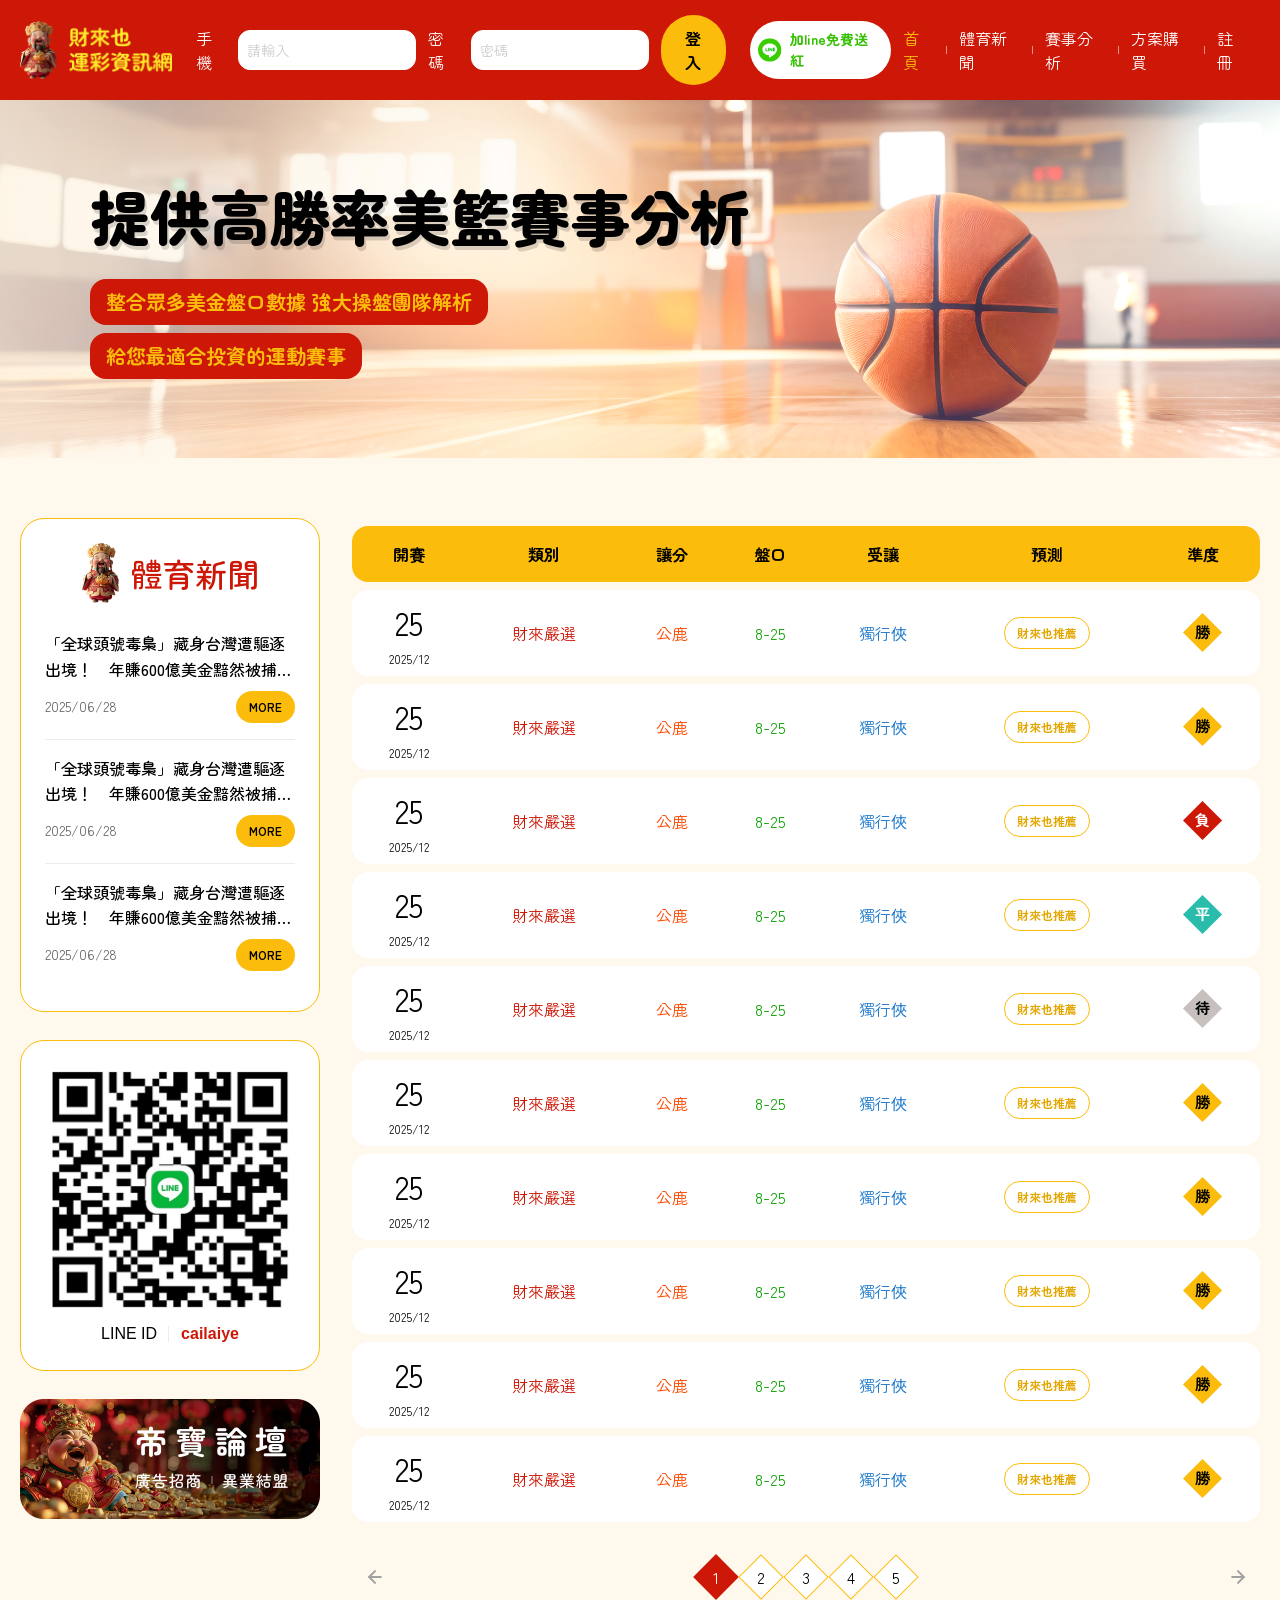
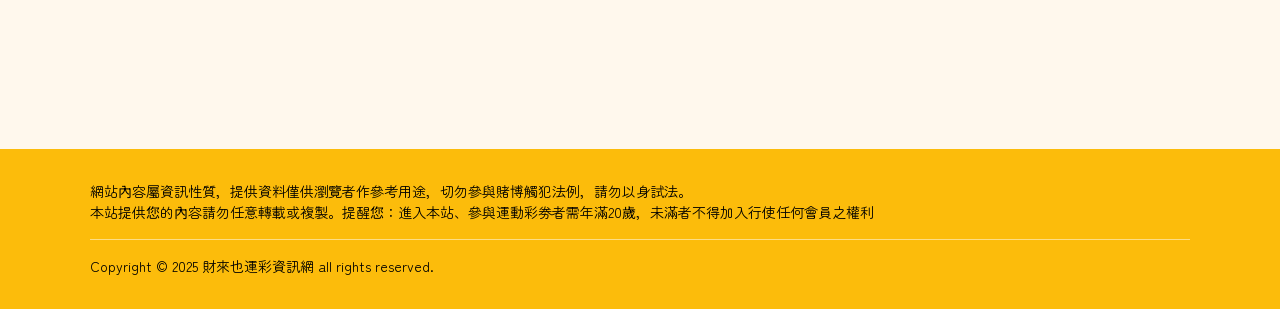
==== commit 2bb359a1: "補" ====
--- a/index.html
+++ b/index.html
@@ -698,7 +698,7 @@
               />
             </svg>
           </button>
-          <img src="./public/img/qrcode.webp" alt="" />
+          <img src="./public/img/qrcode.png" alt="" />
           <div class="qrcode-text">
             <p class="qrcode-text_title">LINE ID</p>
             <p class="qrcode-text_content">cailaiye</p>
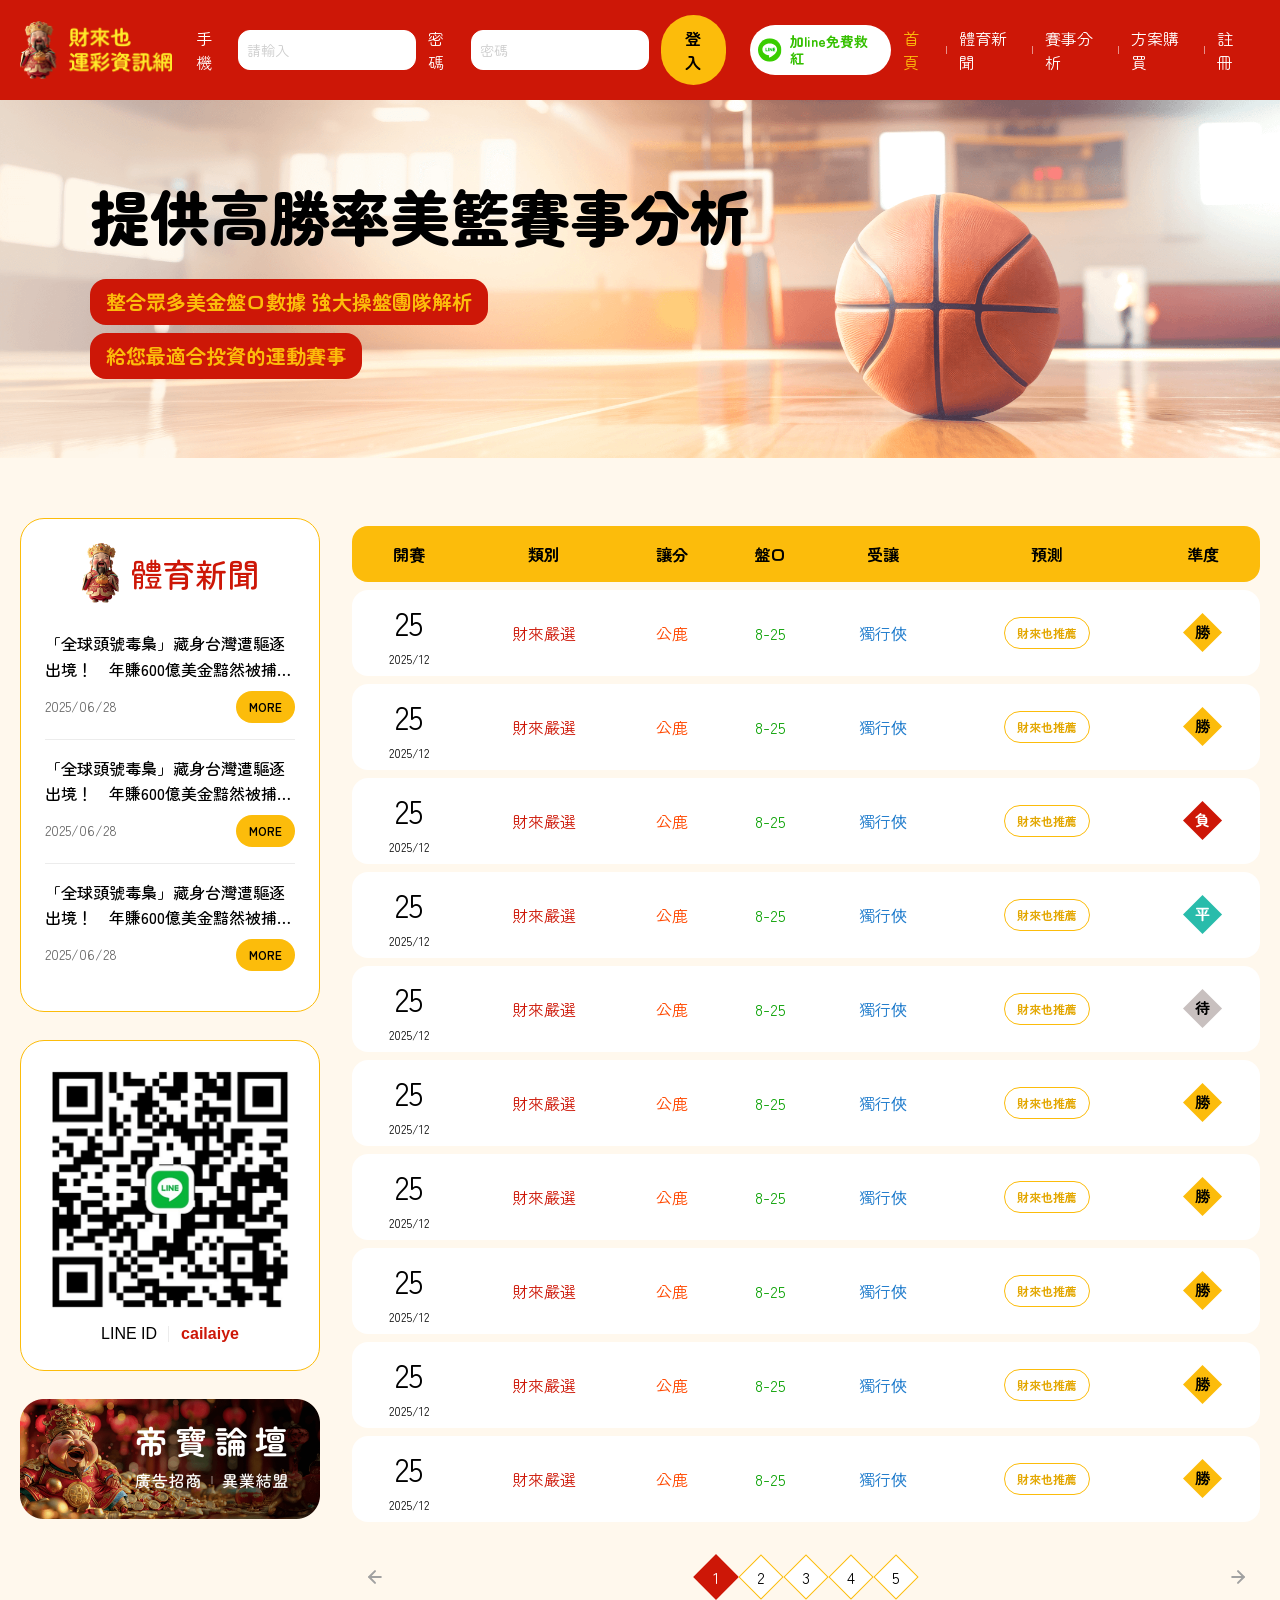
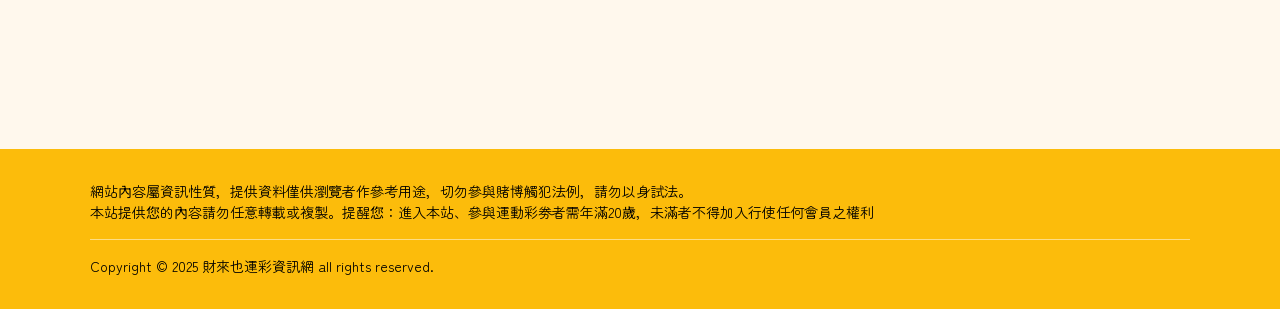
==== commit 67ea69f9: "微調" ====
--- a/index.html
+++ b/index.html
@@ -85,7 +85,7 @@
               </clipPath>
             </defs>
           </svg>
-          <span class="header_line_text">加line免費送紅</span>
+          <span class="header_line_text">加line<br class="d-lg-none">免費救紅</span>
         </a>
       </div>
       <nav class="header_nav">
@@ -114,7 +114,7 @@
               <span class="header_nav_text">方案購買</span>
             </a>
           </li>
-          <li>
+          <li class="d-xl-none">
             <a
               data-bs-toggle="modal"
               data-bs-target="#modal-login"
@@ -122,7 +122,16 @@
             >
               <img class="header_icon" src="./public/img/account.png" alt="" />
               <span class="header_nav_text"
-                ><span class="d-lg-none">登入/</span>註冊</span
+                >登入/註冊</span
+              >
+            </a>
+          </li>
+          <li class="d-xl-block d-none">
+            <a href="./signup.html"
+              class="header_nav_item"
+            >
+              <span class="header_nav_text"
+                >註冊</span
               >
             </a>
           </li>
--- a/public/css/style.css
+++ b/public/css/style.css
@@ -216,6 +216,7 @@
   font-weight: 700;
   -webkit-transition: 0.3s;
   transition: 0.3s;
+  line-height: 1.2;
 }
 
 .header_line:hover {
@@ -335,11 +336,6 @@
   .header_icon {
     display: block;
   }
-  .header.scroll {
-    background-color: rgba(8, 27, 78, 0.8);
-    -webkit-backdrop-filter: inherit;
-            backdrop-filter: inherit;
-  }
   .header_greet {
     font-size: 12px;
     font-weight: normal;
@@ -531,9 +527,9 @@
 
 .sidebar_item {
   margin-bottom: 28px;
+  border-radius: 24px;
+  padding: 24px;
   background-color: #ffffff;
-  padding: 24px;
-  border-radius: 24px;
   border: 1px solid #fcbc0b;
 }
 
@@ -781,7 +777,6 @@
 .banner_text_title {
   font-size: 60px;
   font-weight: 900;
-  text-shadow: 2px 4px 0 rgba(0, 0, 0, 0.15);
   margin-bottom: 28px;
 }
 
@@ -844,37 +839,6 @@
   }
 }
 
-.analyze_title {
-  display: -webkit-box;
-  display: -ms-flexbox;
-  display: flex;
-  -webkit-box-align: center;
-      -ms-flex-align: center;
-          align-items: center;
-  -webkit-box-pack: justify;
-      -ms-flex-pack: justify;
-          justify-content: space-between;
-  margin-bottom: 24px;
-}
-
-.analyze_title .title {
-  margin: 0;
-}
-
-.analyze_title_en {
-  font-size: 24px;
-  font-family: "Mukta", sans-serif;
-  color: #fcbc0b;
-  margin: 0;
-  font-weight: 500;
-}
-
-@media screen and (max-width: 991px) {
-  .analyze_title_en {
-    font-size: 20px;
-  }
-}
-
 .footer {
   padding: 32px 0;
   background-color: #fcbc0b;
@@ -899,8 +863,8 @@
 
 .buy_item {
   margin-bottom: 12px;
+  border-radius: 24px;
   padding: 24px;
-  border-radius: 24px;
   background-color: #ffffff;
   display: -webkit-box;
   display: -ms-flexbox;
@@ -1162,6 +1126,7 @@
 .modal-member .modal-content {
   border-radius: 24px;
   padding: 24px;
+  background-color: #ffffff;
   border: 0;
 }
 
@@ -1205,50 +1170,6 @@
   opacity: 0.7;
 }
 
-.modal-member_checkbox {
-  display: -webkit-box;
-  display: -ms-flexbox;
-  display: flex;
-  -webkit-box-align: center;
-      -ms-flex-align: center;
-          align-items: center;
-  -webkit-box-pack: center;
-      -ms-flex-pack: center;
-          justify-content: center;
-  gap: 8px;
-  margin-bottom: 25px;
-}
-
-.modal-member_checkbox input {
-  width: 20px;
-  height: 20px;
-  position: relative;
-}
-
-.modal-member_checkbox input::before, .modal-member_checkbox input::after {
-  position: absolute;
-  content: "";
-  top: 0;
-  left: 0;
-}
-
-.modal-member_checkbox input::before {
-  width: 100%;
-  height: 100%;
-  background: #ffffff;
-  z-index: 0;
-  border: 1px solid rgba(255, 255, 255, 0.3);
-}
-
-.modal-member_checkbox input:checked::before {
-  opacity: 0;
-}
-
-.modal-member_checkbox label a {
-  text-decoration: underline;
-  color: #fcbc0b;
-}
-
 .modal-member .input-item {
   margin-bottom: 16px;
 }
@@ -1308,6 +1229,7 @@
 .modal-qrcode .modal-content {
   border-radius: 24px;
   padding: 24px;
+  background-color: #ffffff;
   padding: 56px 56px 32px;
   border: 0;
 }
@@ -1529,9 +1451,9 @@
 
 .record_item {
   margin-bottom: 24px;
+  border-radius: 24px;
+  padding: 24px;
   background-color: #ffffff;
-  padding: 24px;
-  border-radius: 24px;
   position: relative;
   display: -webkit-box;
   display: -ms-flexbox;
@@ -1678,8 +1600,8 @@
 }
 
 .signup-form {
+  border-radius: 24px;
   padding: 24px;
-  border-radius: 24px;
   background-color: #ffffff;
 }
 
@@ -1790,9 +1712,9 @@
 }
 
 .product_item {
+  border-radius: 24px;
+  padding: 24px;
   background-color: #ffffff;
-  padding: 24px;
-  border-radius: 24px;
   margin-bottom: 24px;
   display: -webkit-box;
   display: -ms-flexbox;
